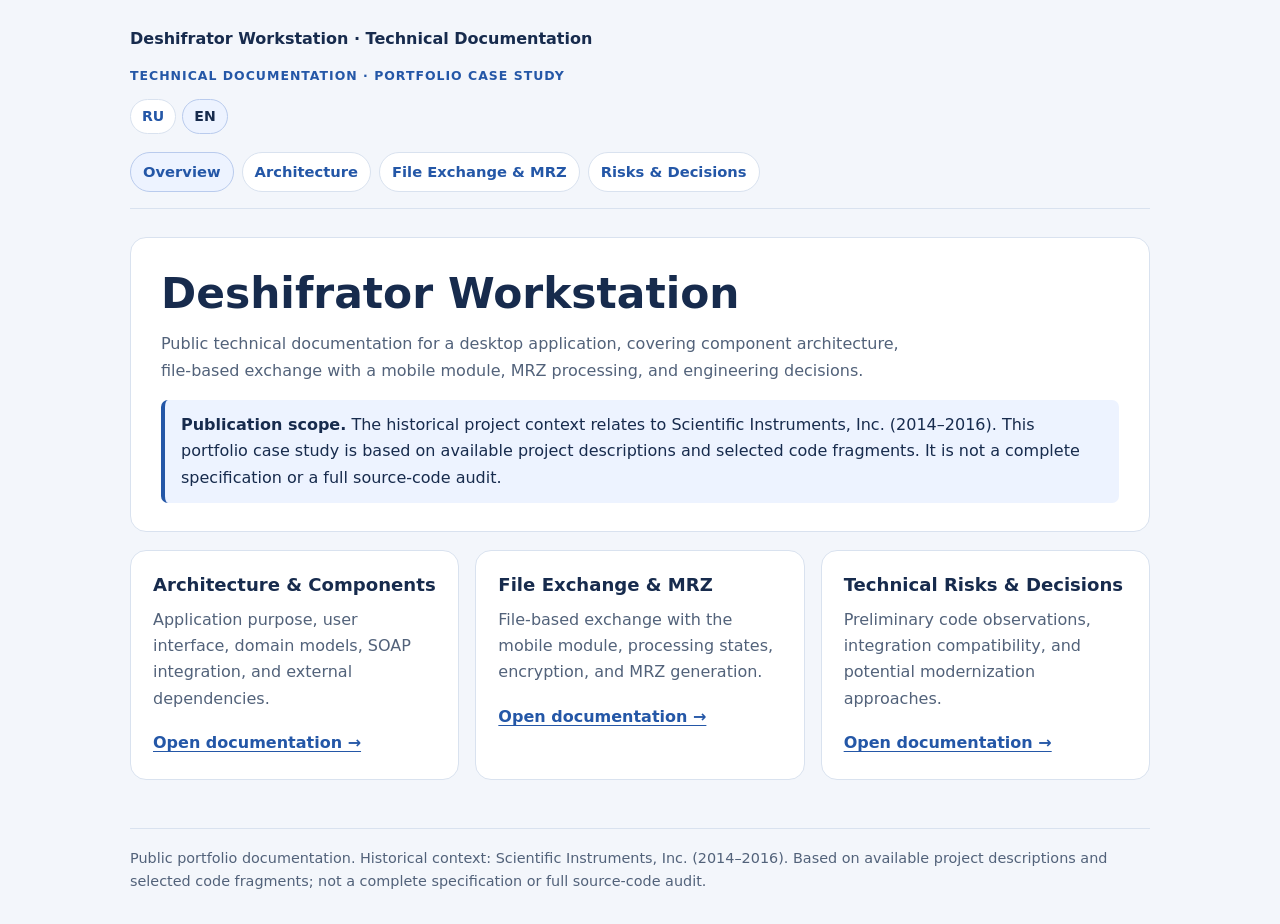
==== en/index.html @ a3843ab8 "Add English documentation page" ====
<!doctype html>
<html lang="en"><head><meta charset="utf-8"><meta name="viewport" content="width=device-width,initial-scale=1">
<meta name="description" content="Public technical documentation for the Deshifrator desktop application: architecture, file exchange, MRZ processing, and engineering decisions.">
<title>Deshifrator Workstation — Technical Documentation</title><link rel="stylesheet" href="../styles.css"></head>
<body><a class="skip-link" href="#main">Skip to content</a>
<header class="wrap top"><a class="brand" href="./">Deshifrator Workstation · Technical Documentation</a>
<p class="eyebrow">Technical documentation · Portfolio case study</p><div class="language-switch"><a href="../index.html" lang="ru" hreflang="ru">RU</a><span aria-current="true">EN</span></div>
<nav aria-label="Main navigation"><a href="./" aria-current="page">Overview</a><a href="./architecture.html">Architecture</a><a href="./data-exchange-and-mrz.html">File Exchange &amp; MRZ</a><a href="./risks-and-decisions.html">Risks &amp; Decisions</a></nav></header>
<main class="wrap" id="main"><section class="hero"><h1>Deshifrator Workstation</h1>
<p class="lead">Public technical documentation for a desktop application, covering component architecture, file-based exchange with a mobile module, MRZ processing, and engineering decisions.</p>
<div class="note"><strong>Publication scope.</strong> The historical project context relates to Scientific Instruments, Inc. (2014–2016). This portfolio case study is based on available project descriptions and selected code fragments. It is not a complete specification or a full source-code audit.</div></section>
<section class="cards" aria-label="Documentation pages">
<article class="card"><h2>Architecture &amp; Components</h2><p>Application purpose, user interface, domain models, SOAP integration, and external dependencies.</p><a class="card-link" href="./architecture.html">Open documentation →</a></article>
<article class="card"><h2>File Exchange &amp; MRZ</h2><p>File-based exchange with the mobile module, processing states, encryption, and MRZ generation.</p><a class="card-link" href="./data-exchange-and-mrz.html">Open documentation →</a></article>
<article class="card"><h2>Technical Risks &amp; Decisions</h2><p>Preliminary code observations, integration compatibility, and potential modernization approaches.</p><a class="card-link" href="./risks-and-decisions.html">Open documentation →</a></article>
</section></main><footer class="wrap footer">Public portfolio documentation. Historical context: Scientific Instruments, Inc. (2014–2016). Based on available project descriptions and selected code fragments; not a complete specification or full source-code audit.</footer></body></html>
---- styles.css ----
:root{color-scheme:light;--ink:#172b4d;--muted:#52627a;--line:#d9e2ef;--bg:#f3f6fb;--blue:#2457a7;--soft:#edf3ff}
*{box-sizing:border-box}body{margin:0;background:var(--bg);color:var(--ink);font:16px/1.65 system-ui,-apple-system,"Segoe UI",sans-serif}
a{color:var(--blue);text-underline-offset:.18em}a:focus-visible{outline:3px solid #b45309;outline-offset:3px}
.skip-link{position:absolute;top:8px;left:8px;z-index:5;padding:8px 12px;transform:translateY(-160%);background:#fff;border:2px solid var(--blue);border-radius:8px}.skip-link:focus{transform:translateY(0)}
.wrap{width:min(1020px,calc(100% - 32px));margin:auto}.top{padding:26px 0 0}.brand{font-weight:750;color:var(--ink);text-decoration:none}
.eyebrow{margin:14px 0 4px;color:var(--blue);font-size:.78rem;font-weight:750;letter-spacing:.08em;text-transform:uppercase}
nav{display:flex;flex-wrap:wrap;gap:8px;margin:18px 0 0;padding:0 0 16px;border-bottom:1px solid var(--line)}
nav a{padding:7px 12px;border:1px solid var(--line);border-radius:999px;background:#fff;text-decoration:none;font-weight:650;font-size:.92rem}
nav a[aria-current=page]{background:var(--soft);border-color:#b9cbed}
main{padding:28px 0 48px}.hero,.content,.card{background:#fff;border:1px solid var(--line);border-radius:16px}
.hero{padding:28px 30px}.content{margin-top:20px;padding:28px 30px}
h1{font-size:clamp(1.9rem,5vw,2.65rem);line-height:1.15;margin:4px 0 12px}
h2{font-size:1.42rem;line-height:1.3;margin:30px 0 10px}h2:first-child{margin-top:0}
h3{font-size:1.12rem;margin:24px 0 8px}p{margin:10px 0}.lead{color:var(--muted);max-width:75ch}
.note{margin-top:16px;padding:12px 16px;background:var(--soft);border-left:4px solid var(--blue);border-radius:7px}
ul{padding-left:1.35rem}li{margin:4px 0}code{background:#f2f5f9;border:1px solid #e0e6ef;border-radius:4px;padding:1px 4px;font-family:ui-monospace,monospace;font-size:.92em;overflow-wrap:anywhere}
.table-wrap{overflow-x:auto;margin:16px 0}table{border-collapse:collapse;width:100%;font-size:.92rem}th,td{border:1px solid var(--line);padding:9px 11px;text-align:left;vertical-align:top}th{background:#f2f6fc}
.cards{display:grid;grid-template-columns:repeat(auto-fit,minmax(230px,1fr));gap:16px;margin-top:18px}.card{padding:22px}.card h2{margin:0 0 8px;font-size:1.13rem}.card p{color:var(--muted)}.card-link{display:inline-block;margin-top:8px;font-weight:700}
.footer{border-top:1px solid var(--line);padding:18px 0 30px;color:var(--muted);font-size:.9rem}
@media(max-width:600px){.hero,.content{padding:21px 18px}nav a{font-size:.84rem;padding:6px 9px}}
.language-switch{display:flex;align-items:center;gap:6px;margin:12px 0 4px;font-size:.88rem;font-weight:750}.language-switch a,.language-switch span{display:inline-block;min-width:42px;padding:5px 11px;border:1px solid var(--line);border-radius:999px;background:#fff;text-align:center;text-decoration:none}.language-switch [aria-current=true]{background:var(--soft);border-color:#b9cbed;color:var(--ink)}
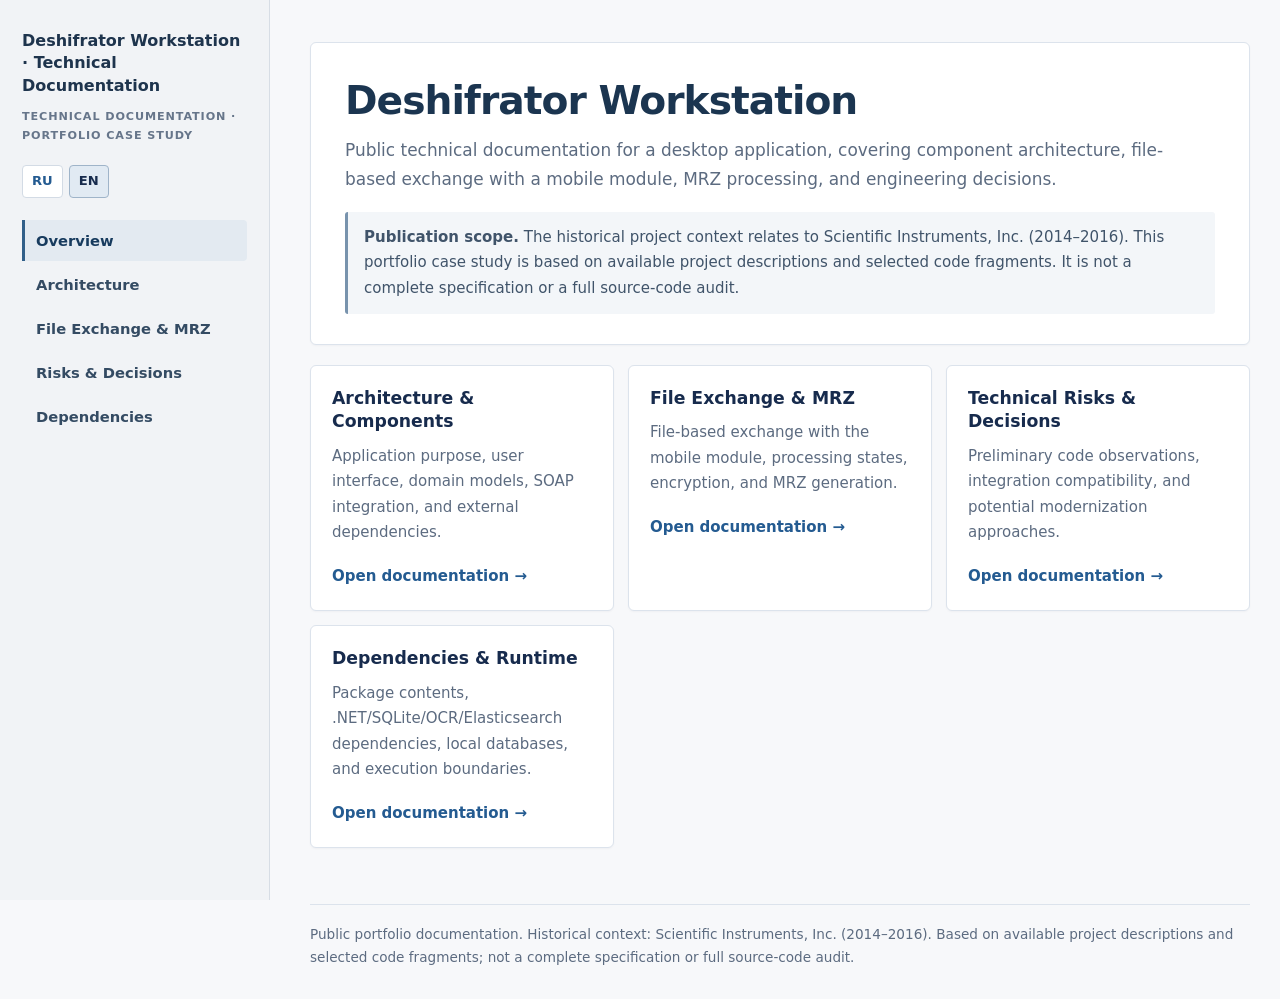
==== commit f51fece1: "Add dependencies page to English documentation navigation" ====
--- a/en/index.html
+++ b/en/index.html
@@ -5,7 +5,7 @@
 <body><a class="skip-link" href="#main">Skip to content</a>
 <header class="wrap top"><a class="brand" href="./">Deshifrator Workstation · Technical Documentation</a>
 <p class="eyebrow">Technical documentation · Portfolio case study</p><div class="language-switch"><a href="../index.html" lang="ru" hreflang="ru">RU</a><span aria-current="true">EN</span></div>
-<nav aria-label="Main navigation"><a href="./" aria-current="page">Overview</a><a href="./architecture.html">Architecture</a><a href="./data-exchange-and-mrz.html">File Exchange &amp; MRZ</a><a href="./risks-and-decisions.html">Risks &amp; Decisions</a></nav></header>
+<nav aria-label="Main navigation"><a href="./" aria-current="page">Overview</a><a href="./architecture.html">Architecture</a><a href="./data-exchange-and-mrz.html">File Exchange &amp; MRZ</a><a href="./risks-and-decisions.html">Risks &amp; Decisions</a><a href="./dependencies-and-runtime.html">Dependencies</a></nav></header>
 <main class="wrap" id="main"><section class="hero"><h1>Deshifrator Workstation</h1>
 <p class="lead">Public technical documentation for a desktop application, covering component architecture, file-based exchange with a mobile module, MRZ processing, and engineering decisions.</p>
 <div class="note"><strong>Publication scope.</strong> The historical project context relates to Scientific Instruments, Inc. (2014–2016). This portfolio case study is based on available project descriptions and selected code fragments. It is not a complete specification or a full source-code audit.</div></section>
@@ -13,4 +13,4 @@
 <article class="card"><h2>Architecture &amp; Components</h2><p>Application purpose, user interface, domain models, SOAP integration, and external dependencies.</p><a class="card-link" href="./architecture.html">Open documentation →</a></article>
 <article class="card"><h2>File Exchange &amp; MRZ</h2><p>File-based exchange with the mobile module, processing states, encryption, and MRZ generation.</p><a class="card-link" href="./data-exchange-and-mrz.html">Open documentation →</a></article>
 <article class="card"><h2>Technical Risks &amp; Decisions</h2><p>Preliminary code observations, integration compatibility, and potential modernization approaches.</p><a class="card-link" href="./risks-and-decisions.html">Open documentation →</a></article>
-</section></main><footer class="wrap footer">Public portfolio documentation. Historical context: Scientific Instruments, Inc. (2014–2016). Based on available project descriptions and selected code fragments; not a complete specification or full source-code audit.</footer></body></html>+<article class="card"><h2>Dependencies &amp; Runtime</h2><p>Package contents, .NET/SQLite/OCR/Elasticsearch dependencies, local databases, and execution boundaries.</p><a class="card-link" href="./dependencies-and-runtime.html">Open documentation →</a></article></section></main><footer class="wrap footer">Public portfolio documentation. Historical context: Scientific Instruments, Inc. (2014–2016). Based on available project descriptions and selected code fragments; not a complete specification or full source-code audit.</footer></body></html>
--- a/styles.css
+++ b/styles.css
@@ -1,21 +1,68 @@
-:root{color-scheme:light;--ink:#172b4d;--muted:#52627a;--line:#d9e2ef;--bg:#f3f6fb;--blue:#2457a7;--soft:#edf3ff}
-*{box-sizing:border-box}body{margin:0;background:var(--bg);color:var(--ink);font:16px/1.65 system-ui,-apple-system,"Segoe UI",sans-serif}
-a{color:var(--blue);text-underline-offset:.18em}a:focus-visible{outline:3px solid #b45309;outline-offset:3px}
-.skip-link{position:absolute;top:8px;left:8px;z-index:5;padding:8px 12px;transform:translateY(-160%);background:#fff;border:2px solid var(--blue);border-radius:8px}.skip-link:focus{transform:translateY(0)}
-.wrap{width:min(1020px,calc(100% - 32px));margin:auto}.top{padding:26px 0 0}.brand{font-weight:750;color:var(--ink);text-decoration:none}
-.eyebrow{margin:14px 0 4px;color:var(--blue);font-size:.78rem;font-weight:750;letter-spacing:.08em;text-transform:uppercase}
-nav{display:flex;flex-wrap:wrap;gap:8px;margin:18px 0 0;padding:0 0 16px;border-bottom:1px solid var(--line)}
-nav a{padding:7px 12px;border:1px solid var(--line);border-radius:999px;background:#fff;text-decoration:none;font-weight:650;font-size:.92rem}
-nav a[aria-current=page]{background:var(--soft);border-color:#b9cbed}
-main{padding:28px 0 48px}.hero,.content,.card{background:#fff;border:1px solid var(--line);border-radius:16px}
-.hero{padding:28px 30px}.content{margin-top:20px;padding:28px 30px}
-h1{font-size:clamp(1.9rem,5vw,2.65rem);line-height:1.15;margin:4px 0 12px}
-h2{font-size:1.42rem;line-height:1.3;margin:30px 0 10px}h2:first-child{margin-top:0}
-h3{font-size:1.12rem;margin:24px 0 8px}p{margin:10px 0}.lead{color:var(--muted);max-width:75ch}
-.note{margin-top:16px;padding:12px 16px;background:var(--soft);border-left:4px solid var(--blue);border-radius:7px}
-ul{padding-left:1.35rem}li{margin:4px 0}code{background:#f2f5f9;border:1px solid #e0e6ef;border-radius:4px;padding:1px 4px;font-family:ui-monospace,monospace;font-size:.92em;overflow-wrap:anywhere}
-.table-wrap{overflow-x:auto;margin:16px 0}table{border-collapse:collapse;width:100%;font-size:.92rem}th,td{border:1px solid var(--line);padding:9px 11px;text-align:left;vertical-align:top}th{background:#f2f6fc}
-.cards{display:grid;grid-template-columns:repeat(auto-fit,minmax(230px,1fr));gap:16px;margin-top:18px}.card{padding:22px}.card h2{margin:0 0 8px;font-size:1.13rem}.card p{color:var(--muted)}.card-link{display:inline-block;margin-top:8px;font-weight:700}
-.footer{border-top:1px solid var(--line);padding:18px 0 30px;color:var(--muted);font-size:.9rem}
-@media(max-width:600px){.hero,.content{padding:21px 18px}nav a{font-size:.84rem;padding:6px 9px}}
-.language-switch{display:flex;align-items:center;gap:6px;margin:12px 0 4px;font-size:.88rem;font-weight:750}.language-switch a,.language-switch span{display:inline-block;min-width:42px;padding:5px 11px;border:1px solid var(--line);border-radius:999px;background:#fff;text-align:center;text-decoration:none}.language-switch [aria-current=true]{background:var(--soft);border-color:#b9cbed;color:var(--ink)}
+:root{
+  color-scheme:light;
+  --ink:#172b4d;
+  --muted:#5c6b80;
+  --line:#dce3ec;
+  --bg:#f7f8fa;
+  --blue:#244f7c;
+  --blue-soft:#edf3f8;
+  --sidebar:#f1f3f6;
+  --white:#fff;
+}
+*{box-sizing:border-box}
+html{scroll-behavior:smooth}
+body{margin:0;background:var(--bg);color:var(--ink);font:15px/1.7 system-ui,-apple-system,"Segoe UI",sans-serif}
+a{color:#245b91;text-underline-offset:.18em}
+a:hover{color:#153e67}
+a:focus-visible{outline:3px solid #b7791f;outline-offset:3px}
+.skip-link{position:absolute;top:8px;left:8px;z-index:20;padding:8px 12px;transform:translateY(-160%);background:#fff;border:2px solid var(--blue);border-radius:5px}
+.skip-link:focus{transform:translateY(0)}
+.wrap{width:min(980px,calc(100% - 340px));margin-left:310px;margin-right:30px}
+.top{position:fixed;inset:0 auto 0 0;width:270px;margin:0;padding:30px 22px 24px;background:var(--sidebar);border-right:1px solid #d7dde5;overflow-y:auto;z-index:10}
+.brand{display:block;color:#1e344d;text-decoration:none;font-size:1rem;font-weight:750;line-height:1.4}
+.eyebrow{margin:10px 0 20px;color:#66758a;font-size:.7rem;font-weight:700;letter-spacing:.08em;text-transform:uppercase}
+.language-switch{display:flex;align-items:center;gap:6px;margin:0 0 22px;font-size:.82rem;font-weight:700}
+.language-switch a,.language-switch span{display:inline-block;min-width:38px;padding:4px 9px;border:1px solid #d3dbe5;border-radius:4px;background:#fff;text-align:center;text-decoration:none}
+.language-switch [aria-current=true]{background:#e1eaf3;border-color:#9fb4c9;color:var(--ink)}
+nav{display:flex;flex-direction:column;gap:3px;margin:0;padding:0;border:0}
+nav a{display:block;padding:8px 11px;border:0;border-left:3px solid transparent;border-radius:0 4px 4px 0;background:transparent;color:#344b63;text-decoration:none;font-size:.92rem;font-weight:550}
+nav a:hover{background:#e7ebf0;color:#172b4d}
+nav a[aria-current=page]{background:#e3eaf1;border-left-color:#315f89;color:#173b5e;font-weight:700}
+main{padding:42px 0 56px}
+.hero,.content,.card{background:var(--white);border:1px solid var(--line);border-radius:6px;box-shadow:0 1px 2px rgba(20,40,60,.035)}
+.hero{padding:30px 34px}
+.content{margin-top:20px;padding:30px 34px}
+h1{font-size:clamp(1.85rem,4vw,2.45rem);line-height:1.2;letter-spacing:-.025em;margin:4px 0 12px;color:#1b3550}
+h2{font-size:1.35rem;line-height:1.35;margin:32px 0 10px;padding-bottom:7px;border-bottom:1px solid #e7ebf0}
+h2:first-child{margin-top:0}
+h3{font-size:1.08rem;line-height:1.4;margin:25px 0 8px;color:#274b6c}
+h4{font-size:1rem;margin:20px 0 7px}
+p{margin:10px 0}
+.lead{color:var(--muted);max-width:78ch;font-size:1.06rem}
+.note{margin-top:18px;padding:13px 16px;background:#f3f6f9;border-left:3px solid #7893ad;border-radius:3px;color:#40546a}
+ul,ol{padding-left:1.4rem}
+li{margin:4px 0}
+code{background:#f0f3f6;border:1px solid #e0e5eb;border-radius:3px;padding:1px 4px;font-family:ui-monospace,SFMono-Regular,Consolas,monospace;font-size:.9em;overflow-wrap:anywhere}
+.table-wrap{overflow-x:auto;margin:16px 0}
+table{border-collapse:collapse;width:100%;font-size:.9rem}
+th,td{border:1px solid var(--line);padding:9px 11px;text-align:left;vertical-align:top}
+th{background:#f1f4f7;color:#29435d;font-weight:700}
+.cards{display:grid;grid-template-columns:repeat(auto-fit,minmax(230px,1fr));gap:14px;margin-top:20px}
+.card{padding:21px}
+.card h2{margin:0 0 8px;padding:0;border:0;font-size:1.08rem}
+.card p{color:var(--muted)}
+.card-link{display:inline-block;margin-top:8px;font-weight:700;text-decoration:none}
+.footer{padding:18px 0 30px;border-top:1px solid var(--line);color:var(--muted);font-size:.85rem}
+@media(max-width:760px){
+  .wrap{width:calc(100% - 28px);margin:0 14px}
+  .top{position:relative;width:auto;inset:auto;padding:18px 14px 12px;border-right:0;border-bottom:1px solid #d7dde5;overflow:visible}
+  .eyebrow{margin:7px 0 12px}
+  .language-switch{margin:0 0 12px}
+  nav{flex-direction:row;flex-wrap:wrap;gap:5px}
+  nav a{padding:6px 9px;border:1px solid #d6dee7;border-radius:4px;font-size:.84rem}
+  nav a[aria-current=page]{border-color:#9fb4c9}
+  main{padding:22px 0 38px}
+  .hero,.content{padding:22px 20px}
+  .footer{padding-bottom:22px}
+}
+@media(prefers-reduced-motion:reduce){html{scroll-behavior:auto}}
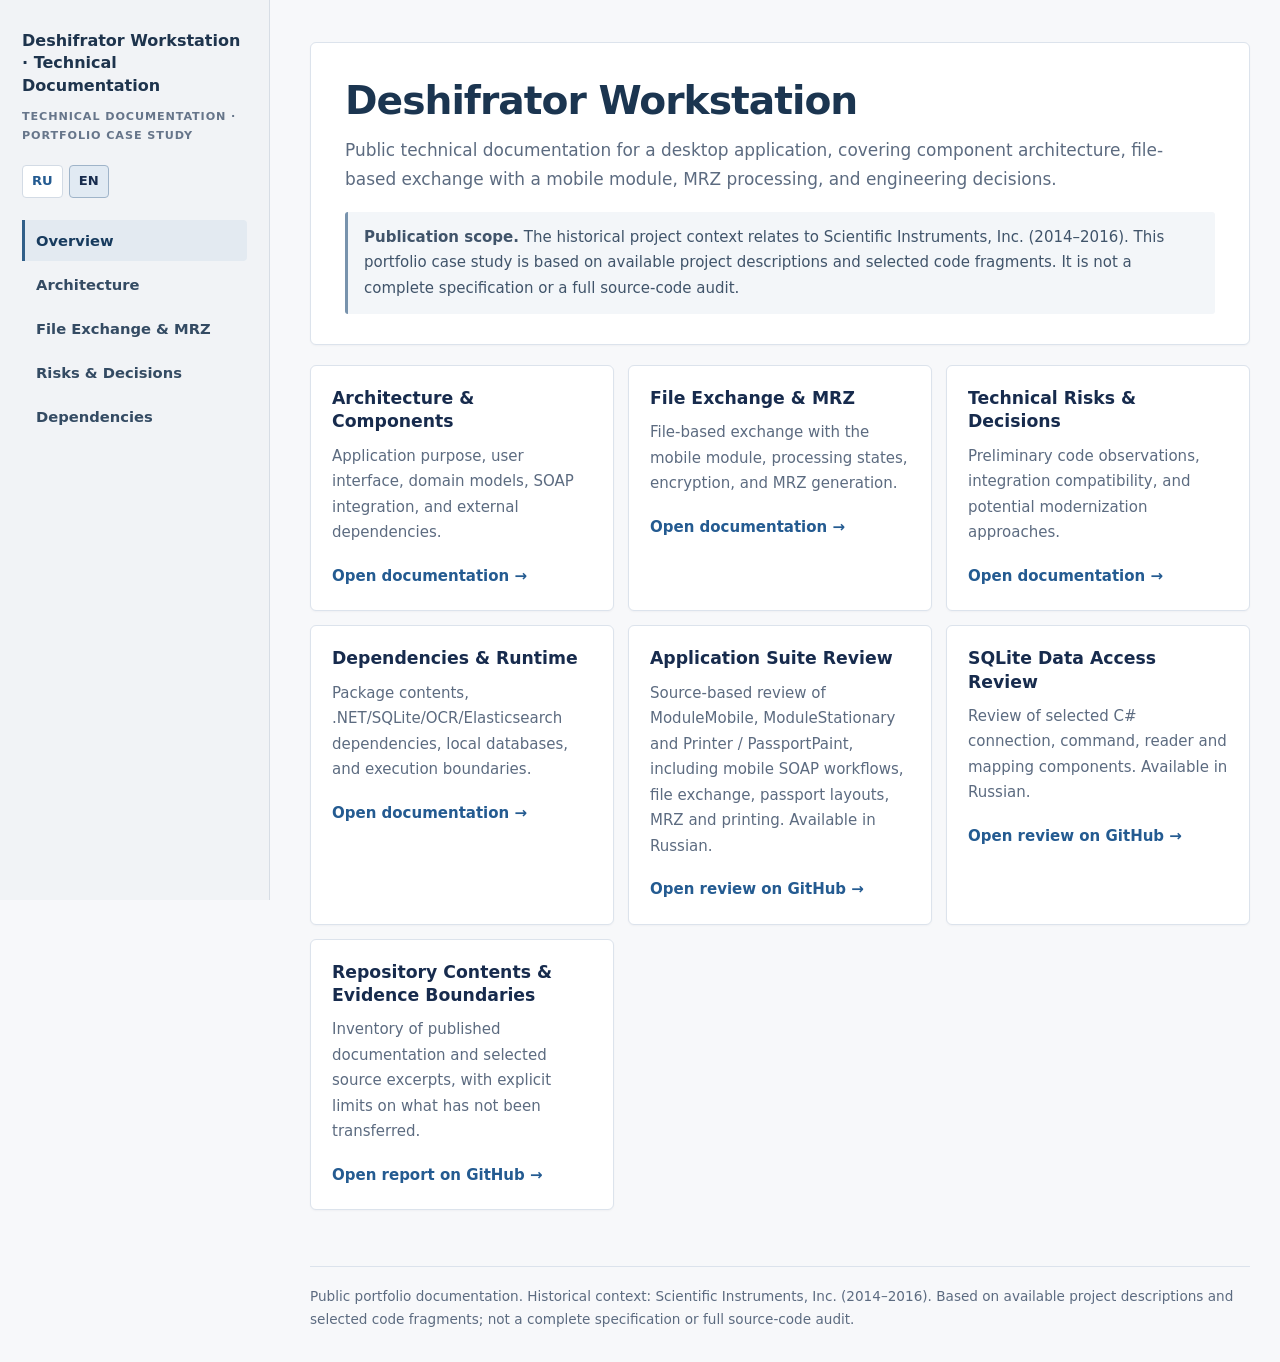
==== commit fdd68575: "Link all review documents from English overview" ====
--- a/en/index.html
+++ b/en/index.html
@@ -13,4 +13,6 @@
 <article class="card"><h2>Architecture &amp; Components</h2><p>Application purpose, user interface, domain models, SOAP integration, and external dependencies.</p><a class="card-link" href="./architecture.html">Open documentation →</a></article>
 <article class="card"><h2>File Exchange &amp; MRZ</h2><p>File-based exchange with the mobile module, processing states, encryption, and MRZ generation.</p><a class="card-link" href="./data-exchange-and-mrz.html">Open documentation →</a></article>
 <article class="card"><h2>Technical Risks &amp; Decisions</h2><p>Preliminary code observations, integration compatibility, and potential modernization approaches.</p><a class="card-link" href="./risks-and-decisions.html">Open documentation →</a></article>
-<article class="card"><h2>Dependencies &amp; Runtime</h2><p>Package contents, .NET/SQLite/OCR/Elasticsearch dependencies, local databases, and execution boundaries.</p><a class="card-link" href="./dependencies-and-runtime.html">Open documentation →</a></article></section></main><footer class="wrap footer">Public portfolio documentation. Historical context: Scientific Instruments, Inc. (2014–2016). Based on available project descriptions and selected code fragments; not a complete specification or full source-code audit.</footer></body></html>+<article class="card"><h2>Dependencies &amp; Runtime</h2><p>Package contents, .NET/SQLite/OCR/Elasticsearch dependencies, local databases, and execution boundaries.</p><a class="card-link" href="./dependencies-and-runtime.html">Open documentation →</a></article><article class="card"><h2>Application Suite Review</h2><p>Source-based review of ModuleMobile, ModuleStationary and Printer / PassportPaint, including mobile SOAP workflows, file exchange, passport layouts, MRZ and printing. Available in Russian.</p><a class="card-link" href="https://github.com/ekatmoz88-alt/deshifrator-docs/blob/main/docs/application-suite-review.md">Open review on GitHub →</a></article>
+<article class="card"><h2>SQLite Data Access Review</h2><p>Review of selected C# connection, command, reader and mapping components. Available in Russian.</p><a class="card-link" href="https://github.com/ekatmoz88-alt/deshifrator-docs/blob/main/docs/data-access-review.md">Open review on GitHub →</a></article>
+<article class="card"><h2>Repository Contents &amp; Evidence Boundaries</h2><p>Inventory of published documentation and selected source excerpts, with explicit limits on what has not been transferred.</p><a class="card-link" href="https://github.com/ekatmoz88-alt/deshifrator-docs/blob/main/docs/repository-completeness.md">Open report on GitHub →</a></article></section></main><footer class="wrap footer">Public portfolio documentation. Historical context: Scientific Instruments, Inc. (2014–2016). Based on available project descriptions and selected code fragments; not a complete specification or full source-code audit.</footer></body></html>
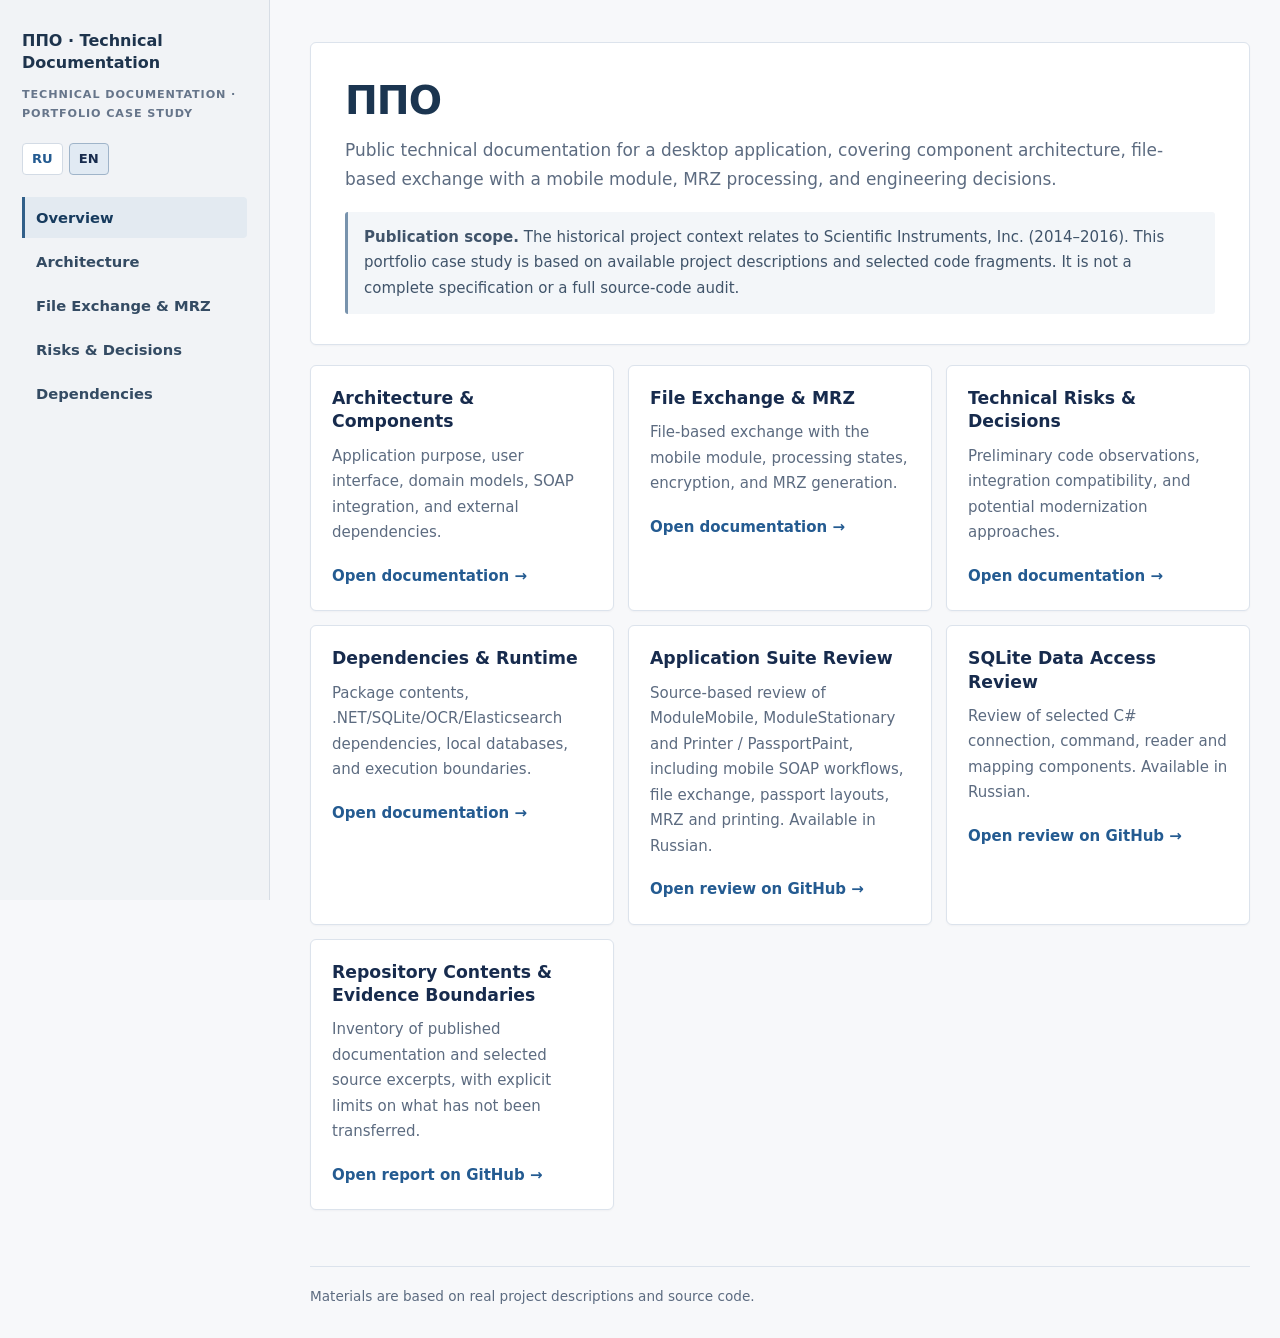
==== commit 58d8856d: "Replace former workstation name in RU and EN site pages" ====
--- a/en/index.html
+++ b/en/index.html
@@ -1,12 +1,12 @@
 <!doctype html>
 <html lang="en"><head><meta charset="utf-8"><meta name="viewport" content="width=device-width,initial-scale=1">
-<meta name="description" content="Public technical documentation for the Deshifrator desktop application: architecture, file exchange, MRZ processing, and engineering decisions.">
-<title>Deshifrator Workstation — Technical Documentation</title><link rel="stylesheet" href="../styles.css"></head>
+<meta name="description" content="Public technical documentation for the ППО desktop application: architecture, file exchange, MRZ processing, and engineering decisions.">
+<title>ППО — Technical Documentation</title><link rel="stylesheet" href="../styles.css"></head>
 <body><a class="skip-link" href="#main">Skip to content</a>
-<header class="wrap top"><a class="brand" href="./">Deshifrator Workstation · Technical Documentation</a>
+<header class="wrap top"><a class="brand" href="./">ППО · Technical Documentation</a>
 <p class="eyebrow">Technical documentation · Portfolio case study</p><div class="language-switch"><a href="../index.html" lang="ru" hreflang="ru">RU</a><span aria-current="true">EN</span></div>
 <nav aria-label="Main navigation"><a href="./" aria-current="page">Overview</a><a href="./architecture.html">Architecture</a><a href="./data-exchange-and-mrz.html">File Exchange &amp; MRZ</a><a href="./risks-and-decisions.html">Risks &amp; Decisions</a><a href="./dependencies-and-runtime.html">Dependencies</a></nav></header>
-<main class="wrap" id="main"><section class="hero"><h1>Deshifrator Workstation</h1>
+<main class="wrap" id="main"><section class="hero"><h1>ППО</h1>
 <p class="lead">Public technical documentation for a desktop application, covering component architecture, file-based exchange with a mobile module, MRZ processing, and engineering decisions.</p>
 <div class="note"><strong>Publication scope.</strong> The historical project context relates to Scientific Instruments, Inc. (2014–2016). This portfolio case study is based on available project descriptions and selected code fragments. It is not a complete specification or a full source-code audit.</div></section>
 <section class="cards" aria-label="Documentation pages">
@@ -15,4 +15,4 @@
 <article class="card"><h2>Technical Risks &amp; Decisions</h2><p>Preliminary code observations, integration compatibility, and potential modernization approaches.</p><a class="card-link" href="./risks-and-decisions.html">Open documentation →</a></article>
 <article class="card"><h2>Dependencies &amp; Runtime</h2><p>Package contents, .NET/SQLite/OCR/Elasticsearch dependencies, local databases, and execution boundaries.</p><a class="card-link" href="./dependencies-and-runtime.html">Open documentation →</a></article><article class="card"><h2>Application Suite Review</h2><p>Source-based review of ModuleMobile, ModuleStationary and Printer / PassportPaint, including mobile SOAP workflows, file exchange, passport layouts, MRZ and printing. Available in Russian.</p><a class="card-link" href="https://github.com/ekatmoz88-alt/deshifrator-docs/blob/main/docs/application-suite-review.md">Open review on GitHub →</a></article>
 <article class="card"><h2>SQLite Data Access Review</h2><p>Review of selected C# connection, command, reader and mapping components. Available in Russian.</p><a class="card-link" href="https://github.com/ekatmoz88-alt/deshifrator-docs/blob/main/docs/data-access-review.md">Open review on GitHub →</a></article>
-<article class="card"><h2>Repository Contents &amp; Evidence Boundaries</h2><p>Inventory of published documentation and selected source excerpts, with explicit limits on what has not been transferred.</p><a class="card-link" href="https://github.com/ekatmoz88-alt/deshifrator-docs/blob/main/docs/repository-completeness.md">Open report on GitHub →</a></article></section></main><footer class="wrap footer">Public portfolio documentation. Historical context: Scientific Instruments, Inc. (2014–2016). Based on available project descriptions and selected code fragments; not a complete specification or full source-code audit.</footer></body></html>+<article class="card"><h2>Repository Contents &amp; Evidence Boundaries</h2><p>Inventory of published documentation and selected source excerpts, with explicit limits on what has not been transferred.</p><a class="card-link" href="https://github.com/ekatmoz88-alt/deshifrator-docs/blob/main/docs/repository-completeness.md">Open report on GitHub →</a></article></section></main><footer class="wrap footer">Materials are based on real project descriptions and source code.</footer></body></html>
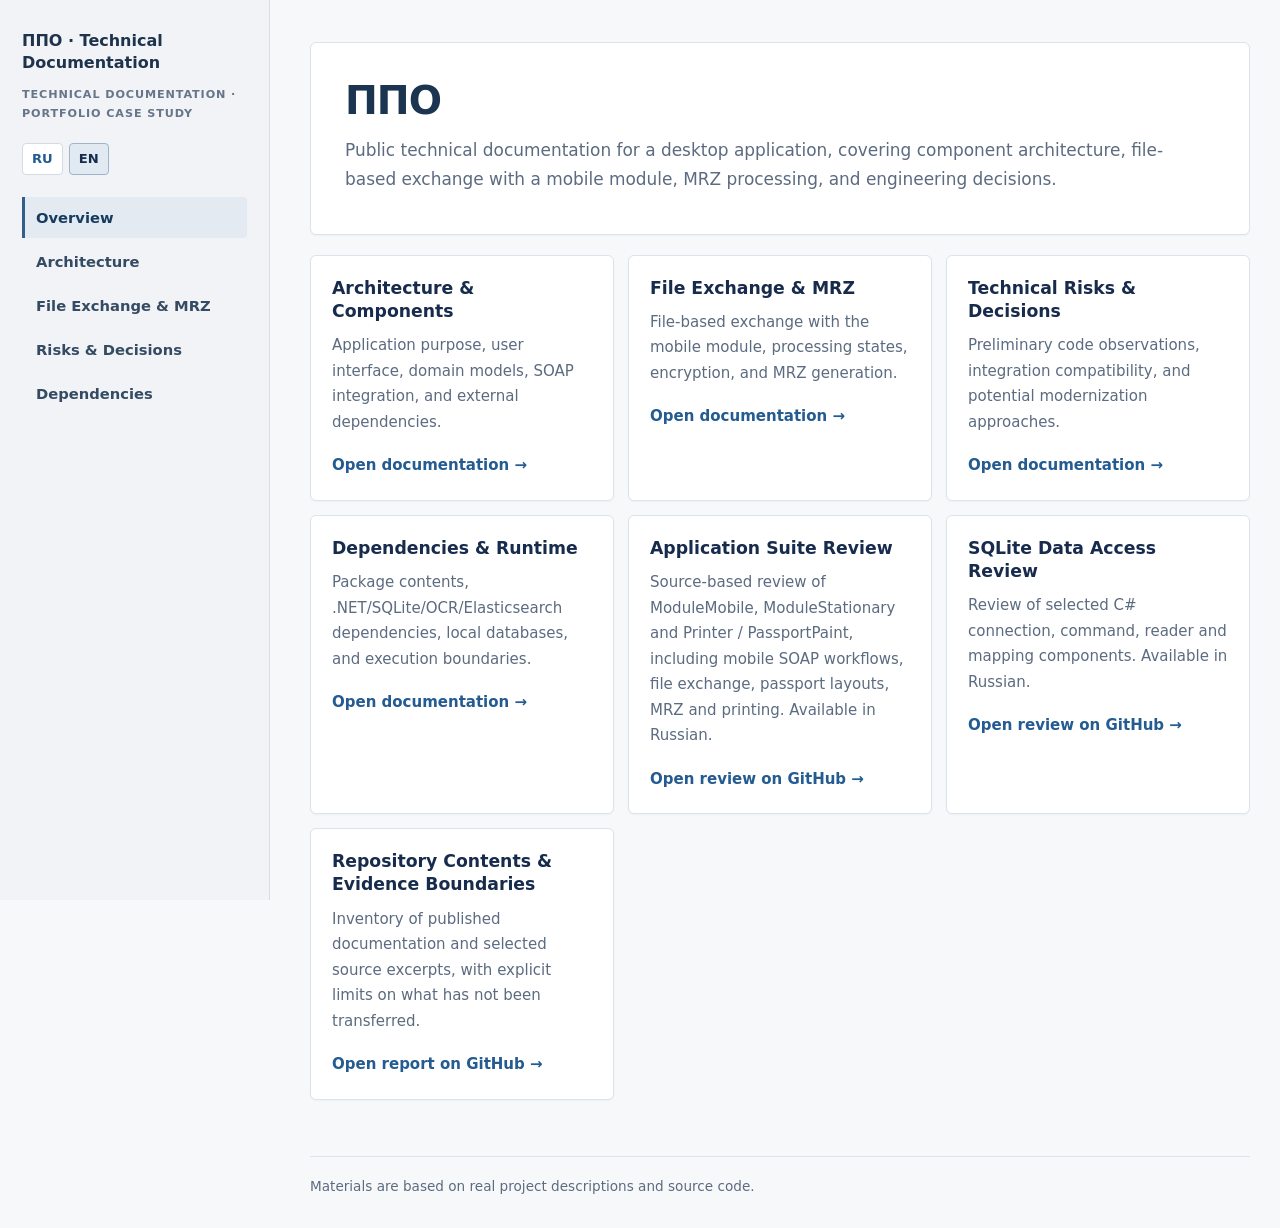
==== commit 8d08a231: "Remove publication scope disclaimer" ====
--- a/en/index.html
+++ b/en/index.html
@@ -8,7 +8,7 @@
 <nav aria-label="Main navigation"><a href="./" aria-current="page">Overview</a><a href="./architecture.html">Architecture</a><a href="./data-exchange-and-mrz.html">File Exchange &amp; MRZ</a><a href="./risks-and-decisions.html">Risks &amp; Decisions</a><a href="./dependencies-and-runtime.html">Dependencies</a></nav></header>
 <main class="wrap" id="main"><section class="hero"><h1>ППО</h1>
 <p class="lead">Public technical documentation for a desktop application, covering component architecture, file-based exchange with a mobile module, MRZ processing, and engineering decisions.</p>
-<div class="note"><strong>Publication scope.</strong> The historical project context relates to Scientific Instruments, Inc. (2014–2016). This portfolio case study is based on available project descriptions and selected code fragments. It is not a complete specification or a full source-code audit.</div></section>
+</section>
 <section class="cards" aria-label="Documentation pages">
 <article class="card"><h2>Architecture &amp; Components</h2><p>Application purpose, user interface, domain models, SOAP integration, and external dependencies.</p><a class="card-link" href="./architecture.html">Open documentation →</a></article>
 <article class="card"><h2>File Exchange &amp; MRZ</h2><p>File-based exchange with the mobile module, processing states, encryption, and MRZ generation.</p><a class="card-link" href="./data-exchange-and-mrz.html">Open documentation →</a></article>
